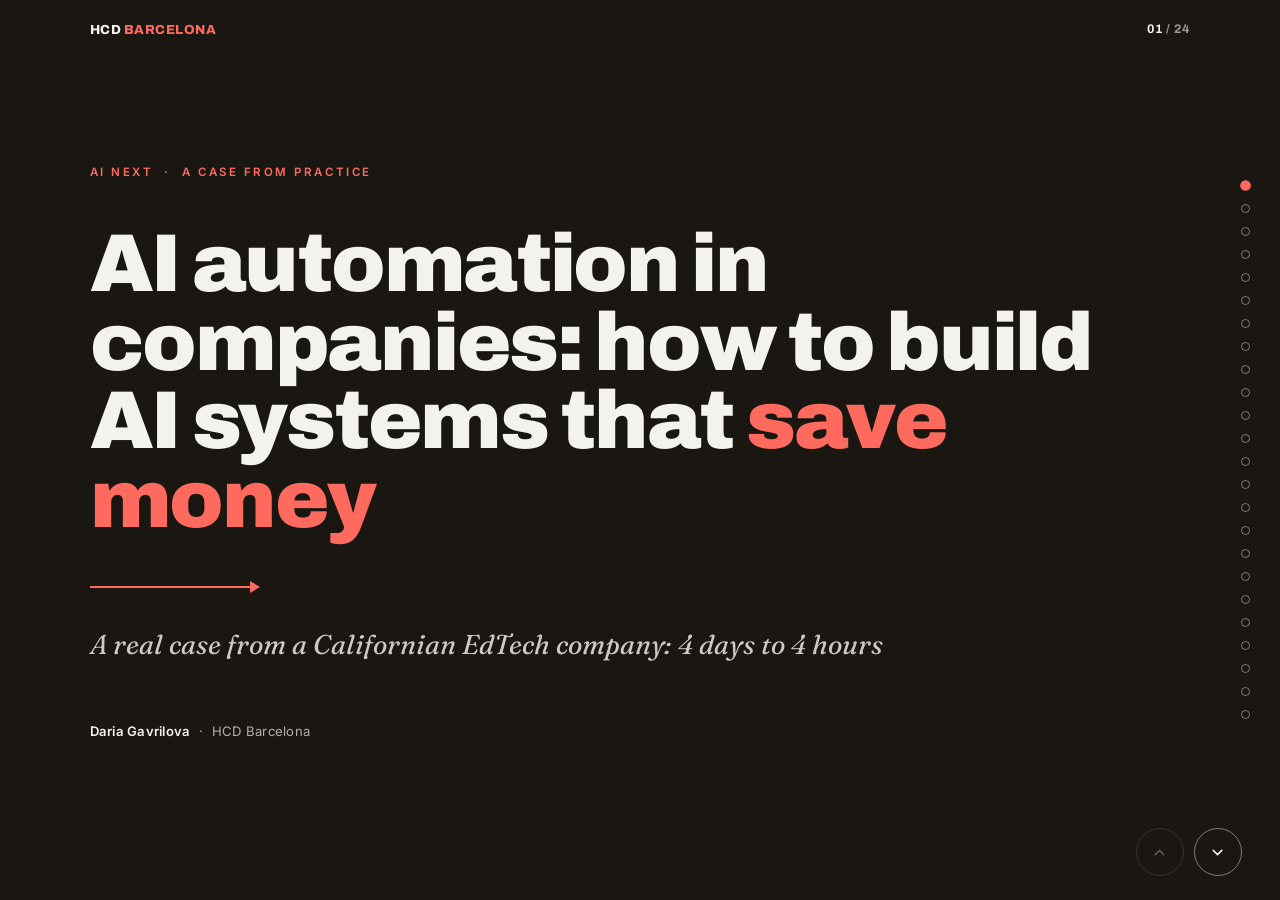
==== index.html @ 69610aa6 "Add web version of the AI NEXT talk deck Co-Authored-By: Claude Sonnet 5.5 <noreply@anthropic.com>" ====
<!DOCTYPE html>
<html lang="en">
<head>
<meta charset="UTF-8" />
<meta name="viewport" content="width=device-width, initial-scale=1.0" />
<title>AI automation in companies: how to build AI systems that save money</title>
<style id="embedded-fonts">
/* HCD Barcelona deck fonts, self-contained.
   Archivo (Omnibus-Type), Inter (rsms), Fraunces (Undercase Type).
   All SIL Open Font License 1.1. Sourced via @fontsource.
   Subsets: latin, latin-ext (Catalan/Spanish/French), + Inter cyrillic (Russian body). */
/* archivo-latin-ext-600-normal */
@font-face{font-family:'Archivo';font-style:normal;font-weight:600;font-display:swap;src:url([data-uri]) format('woff2');unicode-range:U+0100-02BA,U+02BD-02C5,U+02C7-02CC,U+02CE-02D7,U+02DD-02FF,U+0304,U+0308,U+0329,U+1D00-1DBF,U+1E00-1E9F,U+1EF2-1EFF,U+2020,U+20A0-20AB,U+20AD-20C0,U+2113,U+2C60-2C7F,U+A720-A7FF;}
/* archivo-latin-600-normal */
@font-face{font-family:'Archivo';font-style:normal;font-weight:600;font-display:swap;src:url([data-uri]) format('woff2');unicode-range:U+0000-00FF,U+0131,U+0152-0153,U+02BB-02BC,U+02C6,U+02DA,U+02DC,U+0304,U+0308,U+0329,U+2000-206F,U+20AC,U+2122,U+2191,U+2193,U+2212,U+2215,U+FEFF,U+FFFD;}
/* archivo-latin-ext-700-normal */
@font-face{font-family:'Archivo';font-style:normal;font-weight:700;font-display:swap;src:url([data-uri]) format('woff2');unicode-range:U+0100-02BA,U+02BD-02C5,U+02C7-02CC,U+02CE-02D7,U+02DD-02FF,U+0304,U+0308,U+0329,U+1D00-1DBF,U+1E00-1E9F,U+1EF2-1EFF,U+2020,U+20A0-20AB,U+20AD-20C0,U+2113,U+2C60-2C7F,U+A720-A7FF;}
/* archivo-latin-700-normal */
@font-face{font-family:'Archivo';font-style:normal;font-weight:700;font-display:swap;src:url([data-uri]) format('woff2');unicode-range:U+0000-00FF,U+0131,U+0152-0153,U+02BB-02BC,U+02C6,U+02DA,U+02DC,U+0304,U+0308,U+0329,U+2000-206F,U+20AC,U+2122,U+2191,U+2193,U+2212,U+2215,U+FEFF,U+FFFD;}
/* archivo-latin-ext-800-normal */
@font-face{font-family:'Archivo';font-style:normal;font-weight:800;font-display:swap;src:url([data-uri]) format('woff2');unicode-range:U+0100-02BA,U+02BD-02C5,U+02C7-02CC,U+02CE-02D7,U+02DD-02FF,U+0304,U+0308,U+0329,U+1D00-1DBF,U+1E00-1E9F,U+1EF2-1EFF,U+2020,U+20A0-20AB,U+20AD-20C0,U+2113,U+2C60-2C7F,U+A720-A7FF;}
/* archivo-latin-800-normal */
@font-face{font-family:'Archivo';font-style:normal;font-weight:800;font-display:swap;src:url([data-uri]) format('woff2');unicode-range:U+0000-00FF,U+0131,U+0152-0153,U+02BB-02BC,U+02C6,U+02DA,U+02DC,U+0304,U+0308,U+0329,U+2000-206F,U+20AC,U+2122,U+2191,U+2193,U+2212,U+2215,U+FEFF,U+FFFD;}
/* archivo-latin-ext-900-normal */
@font-face{font-family:'Archivo';font-style:normal;font-weight:900;font-display:swap;src:url([data-uri]) format('woff2');unicode-range:U+0100-02BA,U+02BD-02C5,U+02C7-02CC,U+02CE-02D7,U+02DD-02FF,U+0304,U+0308,U+0329,U+1D00-1DBF,U+1E00-1E9F,U+1EF2-1EFF,U+2020,U+20A0-20AB,U+20AD-20C0,U+2113,U+2C60-2C7F,U+A720-A7FF;}
/* archivo-latin-900-normal */
@font-face{font-family:'Archivo';font-style:normal;font-weight:900;font-display:swap;src:url([data-uri]) format('woff2');unicode-range:U+0000-00FF,U+0131,U+0152-0153,U+02BB-02BC,U+02C6,U+02DA,U+02DC,U+0304,U+0308,U+0329,U+2000-206F,U+20AC,U+2122,U+2191,U+2193,U+2212,U+2215,U+FEFF,U+FFFD;}
/* inter-cyrillic-400-normal */
@font-face{font-family:'Inter';font-style:normal;font-weight:400;font-display:swap;src:url([data-uri]) format('woff2');unicode-range:U+0301,U+0400-045F,U+0490-0491,U+04B0-04B1,U+2116;}
/* inter-latin-ext-400-normal */
@font-face{font-family:'Inter';font-style:normal;font-weight:400;font-display:swap;src:url([data-uri]) format('woff2');unicode-range:U+0100-02BA,U+02BD-02C5,U+02C7-02CC,U+02CE-02D7,U+02DD-02FF,U+0304,U+0308,U+0329,U+1D00-1DBF,U+1E00-1E9F,U+1EF2-1EFF,U+2020,U+20A0-20AB,U+20AD-20C0,U+2113,U+2C60-2C7F,U+A720-A7FF;}
/* inter-latin-400-normal */
@font-face{font-family:'Inter';font-style:normal;font-weight:400;font-display:swap;src:url([data-uri]) format('woff2');unicode-range:U+0000-00FF,U+0131,U+0152-0153,U+02BB-02BC,U+02C6,U+02DA,U+02DC,U+0304,U+0308,U+0329,U+2000-206F,U+20AC,U+2122,U+2191,U+2193,U+2212,U+2215,U+FEFF,U+FFFD;}
/* inter-cyrillic-500-normal */
@font-face{font-family:'Inter';font-style:normal;font-weight:500;font-display:swap;src:url([data-uri]) format('woff2');unicode-range:U+0301,U+0400-045F,U+0490-0491,U+04B0-04B1,U+2116;}
/* inter-latin-ext-500-normal */
@font-face{font-family:'Inter';font-style:normal;font-weight:500;font-display:swap;src:url([data-uri]) format('woff2');unicode-range:U+0100-02BA,U+02BD-02C5,U+02C7-02CC,U+02CE-02D7,U+02DD-02FF,U+0304,U+0308,U+0329,U+1D00-1DBF,U+1E00-1E9F,U+1EF2-1EFF,U+2020,U+20A0-20AB,U+20AD-20C0,U+2113,U+2C60-2C7F,U+A720-A7FF;}
/* inter-latin-500-normal */
@font-face{font-family:'Inter';font-style:normal;font-weight:500;font-display:swap;src:url([data-uri]) format('woff2');unicode-range:U+0000-00FF,U+0131,U+0152-0153,U+02BB-02BC,U+02C6,U+02DA,U+02DC,U+0304,U+0308,U+0329,U+2000-206F,U+20AC,U+2122,U+2191,U+2193,U+2212,U+2215,U+FEFF,U+FFFD;}
/* inter-cyrillic-600-normal */
@font-face{font-family:'Inter';font-style:normal;font-weight:600;font-display:swap;src:url([data-uri]) format('woff2');unicode-range:U+0301,U+0400-045F,U+0490-0491,U+04B0-04B1,U+2116;}
/* inter-latin-ext-600-normal */
@font-face{font-family:'Inter';font-style:normal;font-weight:600;font-display:swap;src:url([data-uri]) format('woff2');unicode-range:U+0100-02BA,U+02BD-02C5,U+02C7-02CC,U+02CE-02D7,U+02DD-02FF,U+0304,U+0308,U+0329,U+1D00-1DBF,U+1E00-1E9F,U+1EF2-1EFF,U+2020,U+20A0-20AB,U+20AD-20C0,U+2113,U+2C60-2C7F,U+A720-A7FF;}
/* inter-latin-600-normal */
@font-face{font-family:'Inter';font-style:normal;font-weight:600;font-display:swap;src:url([data-uri]) format('woff2');unicode-range:U+0000-00FF,U+0131,U+0152-0153,U+02BB-02BC,U+02C6,U+02DA,U+02DC,U+0304,U+0308,U+0329,U+2000-206F,U+20AC,U+2122,U+2191,U+2193,U+2212,U+2215,U+FEFF,U+FFFD;}
/* fraunces-latin-ext-400-italic */
@font-face{font-family:'Fraunces';font-style:italic;font-weight:400;font-display:swap;src:url([data-uri]) format('woff2');unicode-range:U+0100-02BA,U+02BD-02C5,U+02C7-02CC,U+02CE-02D7,U+02DD-02FF,U+0304,U+0308,U+0329,U+1D00-1DBF,U+1E00-1E9F,U+1EF2-1EFF,U+2020,U+20A0-20AB,U+20AD-20C0,U+2113,U+2C60-2C7F,U+A720-A7FF;}
/* fraunces-latin-400-italic */
@font-face{font-family:'Fraunces';font-style:italic;font-weight:400;font-display:swap;src:url([data-uri]) format('woff2');unicode-range:U+0000-00FF,U+0131,U+0152-0153,U+02BB-02BC,U+02C6,U+02DA,U+02DC,U+0304,U+0308,U+0329,U+2000-206F,U+20AC,U+2122,U+2191,U+2193,U+2212,U+2215,U+FEFF,U+FFFD;}
/* fraunces-latin-ext-500-italic */
@font-face{font-family:'Fraunces';font-style:italic;font-weight:500;font-display:swap;src:url([data-uri]) format('woff2');unicode-range:U+0100-02BA,U+02BD-02C5,U+02C7-02CC,U+02CE-02D7,U+02DD-02FF,U+0304,U+0308,U+0329,U+1D00-1DBF,U+1E00-1E9F,U+1EF2-1EFF,U+2020,U+20A0-20AB,U+20AD-20C0,U+2113,U+2C60-2C7F,U+A720-A7FF;}
/* fraunces-latin-500-italic */
@font-face{font-family:'Fraunces';font-style:italic;font-weight:500;font-display:swap;src:url([data-uri]) format('woff2');unicode-range:U+0000-00FF,U+0131,U+0152-0153,U+02BB-02BC,U+02C6,U+02DA,U+02DC,U+0304,U+0308,U+0329,U+2000-206F,U+20AC,U+2122,U+2191,U+2193,U+2212,U+2215,U+FEFF,U+FFFD;}

</style>
<style id="base-system">
/* ============================================================
   HCD Barcelona web-deck, base design system
   Ported from Daria Gavrilova's editorial deck style.
   Tokens, type scale, fixed chrome, reveal system, and a
   library of slide-archetype component classes.
   Colour accent is driven by --red so it can be re-themed
   per deck via build_deck.py --accent.
   ============================================================ */

:root{
  --paper:#F4F2EC;
  --paper-2:#EDEAE1;
  --ink:#1A1712;
  --ink-soft:#4A4639;
  --muted:#8C8574;
  --red:#DE2118;          /* primary accent, overridable */
  --red-lift:#FF6A5E;     /* accent on dark slides (auto-lightened) */
  --hair:rgba(26,23,18,0.14);
  --hair-strong:rgba(26,23,18,0.26);
  --maxw:1160px;
  --ease:cubic-bezier(.2,.7,.2,1);
}

*{box-sizing:border-box;}
html{scroll-behavior:smooth;}
body{
  margin:0;background:var(--paper);color:var(--ink);
  font-family:"Inter",system-ui,sans-serif;
  -webkit-font-smoothing:antialiased;line-height:1.5;overflow-x:hidden;
}

/* ---- scroll-snap deck ---- */
.deck{height:100vh;overflow-y:scroll;scroll-snap-type:y mandatory;scroll-behavior:smooth;}
section.slide{
  min-height:100vh;scroll-snap-align:start;position:relative;
  display:flex;flex-direction:column;justify-content:center;
  padding:clamp(76px,10vh,96px) clamp(28px,7vw,110px) clamp(56px,8vh,84px);
}
.wrap{width:100%;max-width:var(--maxw);margin:0 auto;}

/* ---- type system ---- */
.eyebrow{font-family:"Inter";font-weight:600;font-size:.72rem;letter-spacing:.22em;text-transform:uppercase;color:var(--red);}
.eyebrow.muted{color:var(--muted);}
h1,h2{font-family:"Archivo";font-weight:800;margin:0;line-height:.96;letter-spacing:-.018em;}
h1{font-size:clamp(2.5rem,6.4vw,5.2rem);font-weight:900;letter-spacing:-.028em;}
h2{font-size:clamp(2rem,4.6vw,3.6rem);}
.eyebrow + h1,.eyebrow + h2{margin-top:14px;}
.lead{font-size:clamp(1.05rem,1.7vw,1.35rem);color:var(--ink-soft);max-width:46ch;}
.serif{font-family:"Fraunces";font-style:italic;font-weight:400;}
p{margin:0 0 1em;}
.small{font-size:.8rem;letter-spacing:.02em;color:var(--muted);}
.hl{color:var(--red);}            /* red emphasis span */
b,strong{font-weight:600;}

/* ---- force-vector signature ---- */
.vector{display:inline-flex;align-items:center;gap:0;height:14px;}
.vector .line{height:2px;background:var(--red);width:0;transition:width 1s var(--ease) .35s;}
.vector .head{width:0;height:0;border-style:solid;border-width:6px 0 6px 10px;border-color:transparent transparent transparent var(--red);opacity:0;transition:opacity .4s ease 1.2s;}
.is-on .vector .line{width:var(--vw,120px);}
.is-on .vector .head{opacity:1;}

/* ---- fixed chrome ---- */
.brandbar{position:fixed;top:0;left:0;right:0;z-index:40;display:flex;align-items:center;justify-content:space-between;padding:20px clamp(28px,7vw,110px);pointer-events:none;}
.brandbar .wordmark{font-family:"Archivo";font-weight:800;font-size:.82rem;letter-spacing:.04em;text-transform:uppercase;}
.brandbar .wordmark b{color:var(--red);font-weight:800;}
.counter{font-family:"Archivo";font-weight:700;font-size:.78rem;letter-spacing:.08em;color:var(--ink-soft);}
.counter .now{color:var(--ink);}

nav.dots{position:fixed;right:clamp(14px,2.4vw,30px);top:50%;transform:translateY(-50%);z-index:40;display:flex;flex-direction:column;gap:14px;}
nav.dots button{width:9px;height:9px;border-radius:50%;border:1.5px solid var(--hair-strong);background:transparent;padding:0;cursor:pointer;transition:all .35s var(--ease);}
nav.dots button:hover{border-color:var(--red);}
nav.dots button[aria-current="true"]{background:var(--red);border-color:var(--red);transform:scale(1.18);}
nav.dots button:focus-visible{outline:2px solid var(--red);outline-offset:3px;}

.arrows{position:fixed;right:clamp(20px,3vw,42px);bottom:24px;z-index:45;display:flex;gap:10px;}
.arrows button{width:48px;height:48px;border-radius:50%;border:1.5px solid var(--hair-strong);background:var(--paper);color:var(--ink);cursor:pointer;display:flex;align-items:center;justify-content:center;transition:border-color .25s var(--ease),color .25s var(--ease),opacity .25s var(--ease),transform .15s var(--ease);}
.arrows button:hover:not(:disabled){border-color:var(--red);color:var(--red);}
.arrows button:active:not(:disabled){transform:scale(.92);}
.arrows button:disabled{opacity:.3;cursor:default;}
.arrows button:focus-visible{outline:2px solid var(--red);outline-offset:3px;}
.arrows svg{width:17px;height:17px;display:block;}

/* ---- reveal-on-enter (stagger d1..d6) ---- */
.reveal{opacity:0;transform:translateY(22px);transition:opacity .8s var(--ease),transform .8s var(--ease);}
.is-on .reveal{opacity:1;transform:none;}
.is-on .reveal.d1{transition-delay:.08s;}
.is-on .reveal.d2{transition-delay:.18s;}
.is-on .reveal.d3{transition-delay:.28s;}
.is-on .reveal.d4{transition-delay:.38s;}
.is-on .reveal.d5{transition-delay:.48s;}
.is-on .reveal.d6{transition-delay:.58s;}

/* ============================================================
   LAYOUT HELPERS
   ============================================================ */
.stack{display:grid;gap:30px;}
.grid-2{display:grid;grid-template-columns:1fr 1fr;gap:clamp(34px,5vw,80px);align-items:start;}
.grid-2-wide{display:grid;grid-template-columns:1.05fr .95fr;gap:clamp(40px,6vw,90px);align-items:center;}
.grid-3{display:grid;grid-template-columns:repeat(3,1fr);gap:0;}
.mt-auto{margin-top:auto;}

/* ============================================================
   ARCHETYPE COMPONENTS
   Each maps to a slide pattern in references/archetypes.md.
   ============================================================ */

/* cover ------------------------------------------------------ */
.cover h1{max-width:16ch;}
.cover h1 .em{color:var(--red);}
.tagsub{font-family:"Fraunces";font-style:italic;font-weight:400;font-size:clamp(1.15rem,2.2vw,1.7rem);color:var(--ink-soft);}
.cover .meta{display:flex;flex-wrap:wrap;gap:10px 26px;align-items:center;margin-top:8px;}
.cover .chip{font-family:"Archivo";font-weight:700;font-size:.8rem;letter-spacing:.04em;text-transform:uppercase;}
.prep{margin-top:auto;}
.prep .small{font-size:.82rem;}
.prep b{color:var(--ink);font-weight:600;}

/* big pull-question ----------------------------------------- */
.bigq{font-family:"Fraunces";font-style:italic;font-weight:400;font-size:clamp(1.7rem,3.4vw,2.9rem);line-height:1.18;letter-spacing:-.01em;}
.eyebrow + .bigq{margin-top:18px;}
.bigq .u{color:var(--red);font-style:italic;}
.subline{margin-top:26px;max-width:40ch;color:var(--ink-soft);font-size:1.02rem;}

/* hairline item list (generic; optional numbers / active flag) */
.rows{border-top:1px solid var(--hair);}
.rows .row{display:grid;grid-template-columns:auto 1fr;gap:18px;align-items:baseline;padding:16px 0;border-bottom:1px solid var(--hair);}
.rows .row .num{font-family:"Archivo";font-weight:800;font-size:.82rem;color:var(--muted);letter-spacing:.06em;}
.rows .row .nm{font-family:"Archivo";font-weight:700;font-size:1.18rem;letter-spacing:-.01em;}
.rows .row .tag{display:block;font-size:.82rem;color:var(--muted);margin-top:3px;font-weight:400;}
.rows .row.on .nm,.rows .row.on .num{color:var(--red);}
.rows .row .flag{font-family:"Inter";font-weight:600;font-size:.62rem;letter-spacing:.16em;text-transform:uppercase;color:var(--paper);background:var(--red);padding:3px 8px;border-radius:2px;margin-left:10px;vertical-align:middle;}

/* portrait sentence with inline big numbers ------------------ */
.portrait{font-family:"Fraunces";font-style:italic;font-weight:400;font-size:clamp(1.55rem,3.2vw,2.7rem);line-height:1.28;letter-spacing:-.008em;max-width:24ch;}
.eyebrow + .portrait{margin-top:18px;}
.portrait .big{font-family:"Archivo";font-style:normal;font-weight:800;color:var(--red);letter-spacing:-.02em;}

/* stat row --------------------------------------------------- */
.statrow{display:grid;grid-template-columns:repeat(3,1fr);gap:0;margin-top:clamp(30px,5vh,54px);border-top:1px solid var(--hair-strong);}
.statrow .stat{padding:22px 26px 6px 0;border-right:1px solid var(--hair);}
.statrow .stat:last-child{border-right:none;}
.statrow .stat .v{font-family:"Archivo";font-weight:800;font-size:clamp(1.5rem,2.6vw,2.1rem);letter-spacing:-.02em;line-height:1;}
.statrow .stat .k{display:block;margin-top:9px;font-size:.78rem;color:var(--muted);letter-spacing:.02em;max-width:24ch;}

/* column cards ----------------------------------------------- */
.cards{display:grid;grid-template-columns:repeat(3,1fr);gap:0;margin-top:clamp(26px,4.5vh,38px);border-top:1px solid var(--hair-strong);}
.cards .card{padding:26px 28px 30px 0;border-right:1px solid var(--hair);}
.cards .card:last-child{border-right:none;padding-right:0;}
.cards .card .kicker{font-family:"Archivo";font-weight:900;font-size:1rem;color:var(--red);letter-spacing:.04em;}
.cards .card .h{font-family:"Archivo";font-weight:700;font-size:1.22rem;margin-top:14px;line-height:1.12;letter-spacing:-.01em;}
.cards .card .p{font-size:.92rem;color:var(--ink-soft);margin-top:9px;max-width:30ch;}

/* spec strip ------------------------------------------------- */
.spec{display:flex;flex-wrap:wrap;gap:10px 30px;margin-top:clamp(26px,4.5vh,44px);padding-top:22px;border-top:1px solid var(--hair);}
.spec .item{font-family:"Archivo";font-weight:700;font-size:.92rem;}
.spec .item span{color:var(--muted);font-weight:500;font-family:"Inter";font-size:.78rem;display:block;letter-spacing:.04em;text-transform:uppercase;margin-bottom:3px;}

/* grouped lineup -------------------------------------------- */
.group-label{font-family:"Inter";font-weight:600;font-size:.72rem;letter-spacing:.2em;text-transform:uppercase;color:var(--muted);margin:24px 0 10px;}
.group-label.hot{color:var(--red);}
.lineup{display:grid;gap:0;}
.lineup .li{display:grid;grid-template-columns:minmax(170px,.5fr) 1fr;gap:24px;align-items:baseline;padding:12px 0;border-bottom:1px solid var(--hair);}
.lineup .li .nm{font-family:"Archivo";font-weight:700;font-size:clamp(1.1rem,1.7vw,1.45rem);letter-spacing:-.015em;}
.lineup .li .role{font-size:.9rem;color:var(--ink-soft);}

/* echo (their / ours) --------------------------------------- */
.echo{display:grid;gap:8px;max-width:30ch;}
.eyebrow + .echo{margin-top:20px;}
.echo .their{font-family:"Fraunces";font-style:italic;font-weight:400;font-size:clamp(1.35rem,2.3vw,1.85rem);line-height:1.2;color:var(--ink-soft);}
.echo .ours{font-family:"Archivo";font-weight:800;font-size:clamp(1.55rem,2.7vw,2.15rem);line-height:1.08;letter-spacing:-.02em;}
.echo .ours .r{color:var(--red);}
/* body row under an echo (paragraph beside the arrow facts) */
.why-body{margin-top:clamp(22px,3.5vh,34px);}

/* arrow fact list ------------------------------------------- */
.facts{border-top:1px solid var(--hair);}
.facts .fact{display:flex;gap:14px;align-items:baseline;padding:11px 0;border-bottom:1px solid var(--hair);}
.facts .fact .mk{color:var(--red);font-family:"Archivo";font-weight:800;font-size:.8rem;line-height:1.5;}
.facts .fact .ft{font-size:.96rem;line-height:1.45;}
.facts .fact .ft b{font-family:"Archivo";font-weight:700;}

/* two-column deal (used on ask slide) ----------------------- */
.deal{display:grid;grid-template-columns:1fr 1fr;gap:clamp(30px,5vw,70px);margin-top:42px;max-width:760px;}
.deal .col .kicker{font-family:"Inter";font-weight:600;font-size:.72rem;letter-spacing:.2em;text-transform:uppercase;color:var(--red);margin-bottom:12px;}
.deal .col p{color:var(--ink-soft);font-size:1.04rem;max-width:34ch;margin:0;}
.deal .col p b{color:var(--ink);font-weight:600;}

/* call to action + signoff ---------------------------------- */
.cta{display:flex;flex-wrap:wrap;align-items:center;gap:18px 26px;margin-top:54px;padding-top:30px;border-top:1px solid var(--hair);}
.cta .text{font-family:"Archivo";font-weight:700;font-size:clamp(1.2rem,2.2vw,1.7rem);letter-spacing:-.01em;}
.cta .text .r{color:var(--red);}
.signoff{margin-top:40px;}
.signoff .sig{font-family:"Fraunces";font-style:italic;font-weight:500;font-size:1.5rem;}
.signoff .role{font-size:.8rem;color:var(--muted);letter-spacing:.04em;margin-top:4px;}

/* ============================================================
   DARK SLIDE, set data-dark="true" on the section.
   Inverts surface + lifts the accent so red stays legible.
   The nav JS toggles body.chrome-dark while it is active.
   ============================================================ */
section.slide[data-dark="true"]{background:var(--ink);color:var(--paper);}
section.slide[data-dark="true"] .eyebrow{color:var(--red-lift);}
section.slide[data-dark="true"] h1,
section.slide[data-dark="true"] h2{color:var(--paper);}
section.slide[data-dark="true"] .hl,
section.slide[data-dark="true"] .cta .text .r,
section.slide[data-dark="true"] .echo .ours .r{color:var(--red-lift);}
section.slide[data-dark="true"] .deal .col .kicker{color:var(--red-lift);}
section.slide[data-dark="true"] .deal .col p{color:rgba(244,242,236,.82);}
section.slide[data-dark="true"] .deal .col p b{color:var(--paper);}
section.slide[data-dark="true"] .lead,
section.slide[data-dark="true"] .subline{color:rgba(244,242,236,.82);}
section.slide[data-dark="true"] .cta{border-top-color:rgba(244,242,236,.2);}
section.slide[data-dark="true"] .signoff .sig{color:var(--paper);}
section.slide[data-dark="true"] .signoff .role{color:rgba(244,242,236,.6);}
section.slide[data-dark="true"] .vector .line{background:var(--red-lift);}
section.slide[data-dark="true"] .vector .head{border-color:transparent transparent transparent var(--red-lift);}

body.chrome-dark .brandbar .wordmark{color:var(--paper);}
body.chrome-dark .brandbar .wordmark b{color:var(--red-lift);}
body.chrome-dark .counter{color:rgba(244,242,236,.6);}
body.chrome-dark .counter .now{color:var(--paper);}
body.chrome-dark nav.dots button{border-color:rgba(244,242,236,.45);}
body.chrome-dark nav.dots button:hover{border-color:var(--red-lift);}
body.chrome-dark nav.dots button[aria-current="true"]{background:var(--red-lift);border-color:var(--red-lift);}
body.chrome-dark .arrows button{background:transparent;border-color:rgba(244,242,236,.45);color:var(--paper);}
body.chrome-dark .arrows button:hover:not(:disabled){border-color:var(--red-lift);color:var(--red-lift);}

/* ============================================================
   RESPONSIVE, collapse grids, drop side-nav on small screens
   ============================================================ */

/* Short viewports (laptops, browser chrome eating height): scale type and
   rhythm down so the densest slides still fit one screen without clipping. */
@media (max-height:820px){
  h1{font-size:clamp(2.3rem,5.4vw,4rem);}
  h2{font-size:clamp(1.75rem,3.8vw,2.8rem);}
  .bigq{font-size:clamp(1.45rem,2.9vw,2.2rem);}
  .portrait{font-size:clamp(1.35rem,2.7vw,2.1rem);}
  .echo .their{font-size:clamp(1.25rem,2.2vw,1.7rem);}
  .echo .ours{font-size:clamp(1.4rem,2.5vw,2rem);}
  .tagsub{font-size:clamp(1.05rem,1.9vw,1.4rem);}
  .facts .fact{padding:9px 0;}
  .statrow .stat .v{font-size:clamp(1.4rem,2.4vw,1.9rem);}
}
@media (max-height:680px){
  section.slide{padding-top:66px;padding-bottom:44px;}
  h1{font-size:clamp(2rem,4.8vw,3rem);}
  h2{font-size:clamp(1.55rem,3.3vw,2.4rem);}
  .bigq{font-size:clamp(1.3rem,2.5vw,1.9rem);}
  .portrait{font-size:clamp(1.25rem,2.4vw,1.85rem);max-width:27ch;}
  .echo{max-width:36ch;}
  .echo .their{font-size:clamp(1.15rem,2vw,1.55rem);}
  .echo .ours{font-size:clamp(1.3rem,2.3vw,1.85rem);}
  .facts .fact{padding:7px 0;}
  .facts .fact .ft{font-size:.9rem;}
  .statrow .stat .k,.cards .card .p{font-size:.85rem;}
  .why-body{margin-top:clamp(18px,3vh,28px);}
}

@media (max-width:820px){
  section.slide{padding:104px 26px 72px;justify-content:flex-start;padding-top:120px;}
  .deck{scroll-snap-type:none;}
  nav.dots,.arrows{display:none;}
  .grid-2,.grid-2-wide,.deal{grid-template-columns:1fr;gap:38px;}
  .statrow{grid-template-columns:1fr;}
  .statrow .stat{border-right:none;border-bottom:1px solid var(--hair);padding:18px 0 16px;}
  .statrow .stat:last-child{border-bottom:none;}
  .cards{grid-template-columns:1fr;}
  .cards .card{border-right:none;border-bottom:1px solid var(--hair);padding:22px 0 20px;}
  .cards .card:last-child{border-bottom:none;}
  .lineup .li{grid-template-columns:1fr;gap:4px;}
}
@media (prefers-reduced-motion:reduce){
  *{transition:none!important;animation:none!important;}
  .vector .line{width:var(--vw,120px);}
  .vector .head{opacity:1;}
  html,.deck{scroll-behavior:auto;}
}

:root{--red:#D12B2B;}
</style>
<style id="deck-extras">
/* --- extra.css --- */
/* AI NEXT deck: per-deck components on top of the HCD base system */
.center{text-align:center;}
.compare{margin:34px 0 34px;gap:clamp(30px,5vw,80px);position:relative;}
.compare .side + .side{border-left:1px solid var(--hair-strong);padding-left:clamp(30px,5vw,80px);}
.compare .lab{font-weight:600;font-size:.78rem;letter-spacing:.2em;text-transform:uppercase;color:var(--muted);margin-bottom:14px;}
.compare .lab.hot{color:var(--red);}
.big-list{font-family:"Archivo";font-weight:800;font-size:clamp(1.5rem,3vw,2.3rem);line-height:1.2;letter-spacing:-.015em;margin:0;}
.big-list.muted-list{color:var(--muted);}

.huge-word{font-size:clamp(2.8rem,8.4vw,7.2rem);line-height:.9;letter-spacing:-.035em;}
.divider .wrap{min-height:60vh;align-content:center;}
.huge-stat{font-family:"Archivo";font-weight:900;font-size:clamp(6rem,24vw,17rem);line-height:.9;letter-spacing:-.04em;color:var(--red-lift);margin:.12em 0 .06em;}

.diagram{display:grid;grid-template-columns:1fr auto 1fr;align-items:center;margin:34px 0 34px;}
.box,.node{border:1px solid var(--ink);padding:22px 26px;}
.box .h,.node .h{font-family:"Archivo";font-weight:800;font-size:1.3rem;letter-spacing:-.01em;}
.box p,.node p{margin:6px 0 0;color:var(--ink-soft);}
.gap{position:relative;width:clamp(90px,15vw,200px);border-top:2px dashed var(--red);}
.gap span{position:absolute;bottom:12px;left:0;right:0;text-align:center;font-family:"Fraunces";font-style:italic;color:var(--red);font-size:1.05rem;white-space:nowrap;}
.finding{align-items:center;}
.bignum{font-family:"Archivo";font-weight:900;font-size:clamp(2.6rem,6vw,4.6rem);line-height:1;letter-spacing:-.03em;color:var(--red);}

.mono{font-family:"Courier New",Courier,monospace;font-size:clamp(.9rem,1.35vw,1.1rem);line-height:1.55;margin:0;color:var(--ink);white-space:pre;overflow-x:auto;}
.mono .hot{color:var(--red);font-weight:700;}
.fig{margin:0;}
.fig img{display:block;width:100%;height:auto;border:1px solid var(--hair);}
.fig.maxh img{width:auto;max-width:100%;max-height:50vh;}
.fig figcaption{margin-top:10px;font-size:.82rem;color:var(--ink-soft);font-style:italic;}
.fig.photo img{max-height:68vh;width:auto;max-width:100%;border:none;margin-left:auto;}

.options .opt .t{font-family:"Archivo";font-weight:800;font-size:clamp(1.4rem,2.6vw,2rem);letter-spacing:-.015em;margin:10px 0 14px;}
.options .opt p{font-size:1.1rem;margin:0 0 .6em;max-width:34ch;}
.options .opt.faded .t,.options .opt.faded p{color:var(--muted);}
.options .opt + .opt{border-left:1px solid var(--hair-strong);padding-left:clamp(30px,5vw,80px);}

.flow{display:grid;grid-template-columns:repeat(4,1fr);gap:36px;margin-top:34px;}
.node{position:relative;}
.node:nth-child(-n+3)::after{content:"\2192";position:absolute;right:-30px;top:50%;transform:translateY(-50%);width:24px;text-align:center;color:var(--red);font-family:"Archivo";font-weight:800;font-size:1.4rem;}
.rulesbox{grid-column:2 / span 2;border:1.5px solid var(--red);color:var(--red);font-family:"Archivo";font-weight:700;padding:14px 18px;text-align:center;line-height:1.35;}
.rulesbox code{font-family:"Courier New",monospace;font-weight:700;}

.outs{display:grid;grid-template-columns:auto auto 1fr;gap:26px;align-items:start;}
.outs .fig.maxh img{max-height:50vh;}
.sublist{margin:10px 0 0;padding-left:1.2em;font-size:1.1rem;color:var(--ink-soft);}
.sublist li{margin:5px 0;}

.cmp{margin-top:26px;border-top:1px solid var(--hair-strong);}
.cmp .r{display:grid;grid-template-columns:1.5fr 1fr 1fr;gap:18px;padding:11px 0;border-bottom:1px solid var(--hair);align-items:baseline;}
.cmp .r.head{padding:12px 0 8px;}
.cmp .h{font-weight:600;font-size:.72rem;letter-spacing:.2em;text-transform:uppercase;color:var(--muted);}
.cmp .h.hot{color:var(--red);}
.cmp .l{font-size:1.1rem;}
.cmp .v{font-family:"Archivo";font-weight:800;font-size:clamp(1.15rem,2vw,1.6rem);color:var(--muted);letter-spacing:-.01em;}
.cmp .v.after{color:var(--ink);}
.cmp .r.total .l{font-family:"Archivo";font-weight:800;font-size:1.2rem;}
.cmp .r.total .v{font-size:clamp(1.8rem,3.4vw,2.8rem);line-height:1.1;}
.cmp .r.total .v.after{color:var(--red);}

.bars{margin-top:26px;max-width:880px;}
.bars .bl{font-size:1.05rem;color:var(--ink-soft);margin:14px 0 6px;}
.bars{--full:min(56vw,520px);}
.barrow{display:flex;align-items:center;gap:18px;}
.barrow .bar{height:38px;background:var(--muted);width:calc(var(--full) * var(--p,1));flex:0 0 auto;}
.barrow .bar.new{background:var(--ink);}
.bv{font-family:"Archivo";font-weight:800;font-size:clamp(1.4rem,2.4vw,2rem);}
.bv.old{color:var(--muted);}
.avoid{display:flex;align-items:baseline;gap:26px;flex-wrap:wrap;margin:28px 0 14px;border-top:1px solid var(--hair-strong);padding-top:18px;}
.avoid p{margin:0;font-size:1.3rem;}

.chain{display:grid;grid-template-columns:repeat(4,1fr);gap:26px;margin:30px 0 28px;}
.chain .cell{border-top:1px solid var(--hair-strong);padding-top:16px;}
.chain .n{font-family:"Archivo";font-weight:800;font-size:clamp(1.6rem,3vw,2.6rem);letter-spacing:-.02em;}
.chain .k{color:var(--ink-soft);margin-top:8px;font-size:1rem;max-width:22ch;}
.chain .cell.hot .n{color:var(--red);}

.quote-xl{font-size:clamp(2rem,4.8vw,4rem);max-width:20ch;margin-top:34px;}

.contacts{display:grid;gap:8px;margin-top:30px;font-size:clamp(1.1rem,1.8vw,1.5rem);}
.contacts a{color:var(--paper);text-decoration:none;border-bottom:1px solid rgba(244,242,236,.3);width:max-content;}
.contacts a:hover{border-bottom-color:var(--red-lift);}

.spec-rows{margin-top:26px;border-top:1px solid var(--hair);}
.spec-rows .sr{display:grid;grid-template-columns:110px 1fr;gap:14px;padding:13px 0;border-bottom:1px solid var(--hair);font-size:1.1rem;align-items:baseline;}
.spec-rows .sr span{font-weight:600;font-size:.72rem;letter-spacing:.2em;text-transform:uppercase;color:var(--muted);}
.qr{text-align:center;justify-self:center;}
.qr img{display:block;width:min(100%,330px);background:#fff;padding:0;margin:0 auto;}
.qr .cap{font-family:"Archivo";font-weight:800;font-size:1.5rem;margin-top:14px;}
.qr .link{color:var(--ink-soft);font-size:1rem;}

@media (max-width:820px){
  .diagram,.flow,.outs,.chain{grid-template-columns:1fr;}
  .gap{width:0;height:60px;border-top:none;border-left:2px dashed var(--red);margin:0 auto;}
  .gap span{bottom:auto;top:18px;left:14px;right:auto;text-align:left;}
  .node:nth-child(-n+3)::after{display:none;}
  .rulesbox{grid-column:auto;}
  .compare .side + .side,.options .opt + .opt{border-left:none;padding-left:0;}
  .cmp .r{grid-template-columns:1fr 1fr;}
  .cmp .r .l{grid-column:1 / -1;}
  .cmp .r.head > div:first-child{display:none;}
  .fig.maxh img,.outs .fig.maxh img,.fig.photo img{max-height:none;width:100%;}
  
}
@media (max-height:820px){
  .fig.maxh img,.outs .fig.maxh img{max-height:46vh;}
  .box,.node{padding:16px 20px;}
  .cmp .r{padding:8px 0;}
}

section.slide[data-dark="true"] h1 .em{color:var(--red-lift);}

</style>
</head>
<body>

<div class="brandbar">
  <div class="wordmark">HCD <b>Barcelona</b></div>
  <div class="counter"><span class="now">01</span> / <span class="total">01</span></div>
</div>

<nav class="dots" aria-label="Slides"></nav>

<div class="arrows">
  <button id="prev" aria-label="Previous slide" title="Previous (↑)">
    <svg viewBox="0 0 24 24" fill="none" stroke="currentColor" stroke-width="2.2" stroke-linecap="round" stroke-linejoin="round"><polyline points="18 15 12 9 6 15"></polyline></svg>
  </button>
  <button id="next" aria-label="Next slide" title="Next (↓)">
    <svg viewBox="0 0 24 24" fill="none" stroke="currentColor" stroke-width="2.2" stroke-linecap="round" stroke-linejoin="round"><polyline points="6 9 12 15 18 9"></polyline></svg>
  </button>
</div>

<div class="deck" id="deck">
<section class="slide cover" data-label="Cover" data-dark="true">
  <div class="wrap stack">
    <div class="reveal d1 eyebrow">AI NEXT &nbsp;&middot;&nbsp; A case from practice</div>
    <h1 class="reveal d2" style="max-width:26ch">AI automation in companies: how to build AI systems that <span class="em">save money</span></h1>
    <div class="reveal d3" style="--vw:160px"><span class="vector"><span class="line"></span><span class="head"></span></span></div>
    <p class="reveal d3 tagsub" style="color:rgba(244,242,236,.82)">A real case from a Californian EdTech company: 4 days to 4 hours</p>
    <div class="reveal d4 prep"><p class="small" style="color:rgba(244,242,236,.7)"><b style="color:#F4F2EC">Daria Gavrilova</b> &nbsp;&middot;&nbsp; HCD Barcelona</p></div>
  </div>
</section>

<section class="slide" data-label="The frame">
  <div class="wrap">
    <div class="reveal d1 eyebrow">The frame</div>
    <h2 class="reveal d2">This is not a personal assistant</h2>
    <div class="grid-2 compare reveal d3">
      <div class="side">
        <div class="lab">Most AI talks</div>
        <p class="big-list muted-list">One person.<br>One chatbot.<br>One task at a time.</p>
      </div>
      <div class="side">
        <div class="lab hot">This talk</div>
        <p class="big-list">A system a company runs.<br>Shared content.<br>Written rules.<br>Many users.</p>
      </div>
    </div>
    <p class="reveal d4 bigq" style="font-size:clamp(1.2rem,2.2vw,1.7rem);max-width:44ch">A question for the C-suite: where does AI work across the company, and not only on one laptop?</p>
  </div>
</section>

<section class="slide" data-label="Who I am">
  <div class="wrap">
    <div class="reveal d1 eyebrow">Who I am</div>
    <h2 class="reveal d2" style="max-width:20ch">I work in AI adoption and automation</h2>
    <div class="reveal d3 rows" style="margin-top:34px">
      <div class="row"><div class="num">01</div><div><span class="nm">Use-case identification</span><span class="tag">Finding the process where AI saves real time, and the ones where it should not be used</span></div></div>
      <div class="row"><div class="num">02</div><div><span class="nm">AI architecture</span><span class="tag">Choosing the simplest design that does the job, and that people can explain</span></div></div>
      <div class="row"><div class="num">03</div><div><span class="nm">Adoption</span><span class="tag">Getting people to use the system after the demo is over</span></div></div>
    </div>
  </div>
</section>

<section class="slide" data-label="Why an AI person">
  <div class="wrap grid-2-wide">
    <div>
      <div class="reveal d1 eyebrow">Why an AI person</div>
      <h2 class="reveal d2" style="font-size:clamp(1.6rem,3vw,2.4rem);max-width:18ch">You have developers. Why add an AI person?</h2>
      <p class="reveal d3 bigq" style="margin-top:28px">Developers build what they are asked to build. Someone has to work out <span class="u">what to ask for.</span></p>
    </div>
    <div class="reveal d3 rows">
      <div class="row"><div class="num">01</div><div><span class="nm">Sees the whole process, across teams</span></div></div>
      <div class="row"><div class="num">02</div><div><span class="nm">Decides where AI belongs and where it does not</span></div></div>
      <div class="row"><div class="num">03</div><div><span class="nm">Turns a messy process into a clear specification</span></div></div>
    </div>
  </div>
</section>

<section class="slide divider" data-label="Problem" data-dark="true">
  <div class="wrap stack">
    <div class="reveal d1 eyebrow">AI NEXT &nbsp;&middot;&nbsp; A case from practice</div>
    <h1 class="reveal d2 huge-word">Problem</h1>
    <div class="reveal d3 prep"><p class="small" style="color:rgba(244,242,236,.7)"><b style="color:#F4F2EC">Daria Gavrilova</b> &nbsp;&middot;&nbsp; HCD Barcelona</p></div>
  </div>
</section>

<section class="slide" data-label="Interviews">
  <div class="wrap">
    <div class="reveal d1 eyebrow">Step 1 &nbsp;&middot;&nbsp; Problem</div>
    <h2 class="reveal d2">I started with interviews</h2>
    <div class="reveal d3 diagram">
      <div class="box"><div class="h">Content team</div><p>One official version of every course</p></div>
      <div class="gap"><span>no direct line</span></div>
      <div class="box"><div class="h">Enterprise team (B2B)</div><p>A custom programme for each client</p></div>
    </div>
    <div class="reveal d4 grid-2 finding">
      <p class="lead" style="color:var(--ink);max-width:30ch">The company had a developer team. Nobody had traced the process across teams.</p>
      <div><div class="bignum">&asymp; 4 days</div><p class="small" style="font-size:1rem;margin-top:8px">to build one custom proposal by hand</p></div>
    </div>
  </div>
</section>

<section class="slide" data-label="Use case">
  <div class="wrap">
    <div class="reveal d1 eyebrow">Use-case identification</div>
    <h2 class="reveal d2" style="max-width:22ch">How I knew this was a good use case</h2>
    <div class="reveal d3 rows" style="margin-top:30px">
      <div class="row"><div class="num">01</div><div><span class="nm">Repeated</span><span class="tag">Every client request follows the same steps</span></div></div>
      <div class="row"><div class="num">02</div><div><span class="nm">One source</span><span class="tag">The answer comes from approved course content</span></div></div>
      <div class="row"><div class="num">03</div><div><span class="nm">Small variation</span><span class="tag">Only the client details change</span></div></div>
      <div class="row"><div class="num">04</div><div><span class="nm">Checkable</span><span class="tag">A person can review the result in minutes</span></div></div>
    </div>
    <p class="reveal d4 bigq" style="font-size:clamp(1.15rem,2vw,1.6rem);margin-top:26px">If a process fails one of these tests, I do not automate it yet.</p>
  </div>
</section>

<section class="slide" data-label="Data">
  <div class="wrap">
    <div class="reveal d1 eyebrow">Step 2 &nbsp;&middot;&nbsp; Data</div>
    <h2 class="reveal d2" style="max-width:20ch">One source of truth, in plain files</h2>
    <div class="grid-2-wide" style="margin-top:34px;align-items:start">
      <div class="reveal d3">
<pre class="mono">courses/
  ai-product-management/
    content/   module text
    decks/     web slides
    meta/      syllabus.md
               course.json
docs/
  <span class="hot">GENERATION_RULES.md</span></pre>
        <p class="lead" style="margin-top:22px">The same three folders for every course.</p>
      </div>
      <figure class="reveal d4 fig">
        <img src="img/gh_folder.png" alt="Screenshot of a public GitHub repository folder listing" loading="lazy">
        <figcaption>Illustration: a public GitHub repository, one folder per unit. Not the client's repository.</figcaption>
      </figure>
    </div>
  </div>
</section>

<section class="slide" data-label="Architecture">
  <div class="wrap">
    <div class="reveal d1 eyebrow">Step 3 &nbsp;&middot;&nbsp; Architecture</div>
    <h2 class="reveal d2" style="max-width:20ch">Architecture can look different. This was mine.</h2>
    <div class="reveal d3 grid-2 options" style="margin-top:36px">
      <div class="opt faded">
        <div class="eyebrow muted">Option A</div>
        <div class="t">Autonomous agents</div>
        <p>An AI agent explores the files, decides and acts on its own.</p>
        <p>Flexible. Harder to control, check and explain.</p>
      </div>
      <div class="opt chosen">
        <div class="eyebrow">Option B &nbsp;&middot;&nbsp; My choice</div>
        <div class="t">Files + rules + one AI call</div>
        <p>The app fetches the right files. The AI adapts them under written rules.</p>
        <p>Predictable. Cheap. Easy to check.</p>
      </div>
    </div>
    <p class="reveal d4 bigq" style="font-size:clamp(1.15rem,2vw,1.6rem);margin-top:30px;max-width:40ch">For a first version inside a company, I choose the design where quality is easier to control.</p>
  </div>
</section>

<section class="slide" data-label="How it connects">
  <div class="wrap">
    <div class="reveal d1 eyebrow">Step 3 &nbsp;&middot;&nbsp; Architecture</div>
    <h2 class="reveal d2">How the pieces connect</h2>
    <div class="reveal d3 flow">
      <div class="node"><div class="h">Content repo</div><p>Approved courses in GitHub</p></div>
      <div class="node"><div class="h">Web app</div><p>Client brief and course choice</p></div>
      <div class="node"><div class="h">Claude API</div><p>Called from a secure server</p></div>
      <div class="node"><div class="h">Outputs</div><p>Proposal, outline, web deck, PDF</p></div>
      <div class="rulesbox"><code>GENERATION_RULES.md</code><br>goes with every request</div>
    </div>
    <p class="reveal d4 serif" style="font-size:1.25rem;color:var(--ink-soft);margin-top:30px">The API key stays on the server. Staff never see it.</p>
  </div>
</section>

<section class="slide divider" data-label="Implementation" data-dark="true">
  <div class="wrap stack">
    <div class="reveal d1 eyebrow">AI NEXT &nbsp;&middot;&nbsp; A case from practice</div>
    <h1 class="reveal d2 huge-word">Implementation</h1>
    <div class="reveal d3 prep"><p class="small" style="color:rgba(244,242,236,.7)"><b style="color:#F4F2EC">Daria Gavrilova</b> &nbsp;&middot;&nbsp; HCD Barcelona</p></div>
  </div>
</section>

<section class="slide" data-label="Demo: input">
  <div class="wrap">
    <div class="reveal d1 eyebrow">Step 4 &nbsp;&middot;&nbsp; Implementation &nbsp;&middot;&nbsp; Demo</div>
    <h2 class="reveal d2">A client brief goes in</h2>
    <div class="grid-2-wide" style="margin-top:28px;align-items:start">
      <figure class="reveal d3 fig maxh">
        <img src="img/app_brief.png" alt="Screenshot of the Content Studio app with a client brief and two selected courses" loading="lazy">
        <figcaption>Sample data. Fictional client.</figcaption>
      </figure>
      <div class="reveal d4 rows">
        <div class="row"><div class="num">01</div><div><span class="nm">Pick the courses from the library</span></div></div>
        <div class="row"><div class="num">02</div><div><span class="nm">Enter the client brief: industry, team size, hours, goal</span></div></div>
        <div class="row"><div class="num">03</div><div><span class="nm">Click &ldquo;create&rdquo;</span></div></div>
      </div>
    </div>
  </div>
</section>

<section class="slide" data-label="Demo: output">
  <div class="wrap">
    <div class="reveal d1 eyebrow">Step 4 &nbsp;&middot;&nbsp; Implementation &nbsp;&middot;&nbsp; Demo</div>
    <h2 class="reveal d2">Two documents come out</h2>
    <div class="outs" style="margin-top:28px">
      <figure class="reveal d3 fig maxh"><img src="img/app_result_1.png" alt="Generated client proposal with executive summary and modules" loading="lazy"></figure>
      <figure class="reveal d3 fig maxh"><img src="img/app_result_2.png" alt="Generated course outline with session time blocks" loading="lazy"></figure>
      <div class="reveal d4 rows">
        <div class="row"><div><span class="nm">Proposal</span><span class="tag">Summary, modules, hours that add up</span></div></div>
        <div class="row"><div><span class="nm">Course outline</span><span class="tag">Sessions, time blocks, deliverables</span></div></div>
        <div class="row"><div><span class="nm">Downloads</span><span class="tag">PDF and Markdown</span></div></div>
        <p class="small" style="margin-top:14px;font-style:italic">Sample data. Fictional client.</p>
      </div>
    </div>
  </div>
</section>

<section class="slide" data-label="The rules">
  <div class="wrap">
    <div class="reveal d1 eyebrow">Step 3 &nbsp;&middot;&nbsp; The rules</div>
    <h2 class="reveal d2" style="max-width:24ch">AI never touches the content: automatic approval</h2>
    <div class="reveal d3 rows" style="margin-top:34px">
      <div class="row"><div class="num">01</div><div><span class="nm">AI matches</span></div></div>
      <div class="row"><div class="num">02</div><div><span class="nm">Deterministic code pulls:</span>
        <ul class="sublist">
          <li>Uses only the source syllabus</li>
          <li>Never invents modules or outcomes by design</li>
          <li>Flags content gaps and does not fill them</li>
        </ul></div></div>
      <div class="row"><div class="num">03</div><div><span class="nm">AI builds the storytelling layer</span></div></div>
    </div>
  </div>
</section>

<section class="slide divider" data-label="Results" data-dark="true">
  <div class="wrap stack">
    <div class="reveal d1 eyebrow">AI NEXT &nbsp;&middot;&nbsp; A case from practice</div>
    <h1 class="reveal d2 huge-word">Results</h1>
    <div class="reveal d3 prep"><p class="small" style="color:rgba(244,242,236,.7)"><b style="color:#F4F2EC">Daria Gavrilova</b> &nbsp;&middot;&nbsp; HCD Barcelona</p></div>
  </div>
</section>

<section class="slide" data-label="87%" data-dark="true">
  <div class="wrap center">
    <div class="reveal d1 eyebrow">Business result</div>
    <h2 class="reveal d2">From 4 days to 4 hours</h2>
    <div class="reveal d3 huge-stat">87%</div>
    <p class="reveal d4 lead" style="margin:0 auto;font-size:clamp(1.3rem,2.4vw,2rem);max-width:none">less cycle time for the enterprise team</p>
  </div>
</section>

<section class="slide" data-label="Cost per proposal">
  <div class="wrap">
    <div class="reveal d1 eyebrow">Business result &nbsp;&middot;&nbsp; Money &nbsp;&middot;&nbsp; Illustrative model</div>
    <h2 class="reveal d2">Each proposal costs 66% less</h2>
    <div class="reveal d3 cmp">
      <div class="r head"><div></div><div class="h">Before</div><div class="h hot">With the system</div></div>
      <div class="r"><div class="l">Turnaround</div><div class="v">4 working days</div><div class="v after">4 hours</div></div>
      <div class="r"><div class="l">Labour per proposal</div><div class="v">12 hours</div><div class="v after">4 hours</div></div>
      <div class="r"><div class="l">Labour cost at $40 an hour</div><div class="v">$480</div><div class="v after">$160</div></div>
      <div class="r"><div class="l">AI generation cost</div><div class="v">$0</div><div class="v after">$2</div></div>
      <div class="r total"><div class="l">Total cost per proposal</div><div class="v">$480</div><div class="v after">$162</div></div>
    </div>
    <p class="reveal d4" style="margin:18px 0 4px;font-weight:600">Saving: $318 per proposal.</p>
    <p class="reveal d4 small" style="font-style:italic">Illustrative model, not measured records. Assumes $40 per hour of labour.</p>
  </div>
</section>

<section class="slide" data-label="Cost avoided">
  <div class="wrap">
    <div class="reveal d1 eyebrow">Business result &nbsp;&middot;&nbsp; Money &nbsp;&middot;&nbsp; Illustrative model</div>
    <h2 class="reveal d2">At the same output, $38,160 less</h2>
    <div class="reveal d3 bars">
      <div class="bl">The old way: 120 proposals &times; 12 hours &times; $40</div>
      <div class="barrow"><div class="bar" style="--p:1"></div><b class="bv old">$57,600</b></div>
      <div class="bl">With the system: 120 proposals &times; (4 hours &times; $40 + $2)</div>
      <div class="barrow"><div class="bar new" style="--p:.3375"></div><b class="bv">$19,440</b></div>
    </div>
    <div class="reveal d4 avoid"><div class="bignum">$38,160</div><p>of cost avoided every year, at the same output</p></div>
    <p class="reveal d4 small" style="font-style:italic">Cost avoidance, not past savings: the old team could not make 120 proposals a year. Illustrative model.</p>
  </div>
</section>

<section class="slide" data-label="Capacity">
  <div class="wrap">
    <div class="reveal d1 eyebrow">Business result &nbsp;&middot;&nbsp; Money &nbsp;&middot;&nbsp; Scenario</div>
    <h2 class="reveal d2" style="max-width:24ch">The bigger number is capacity: from 5 to 10 a month</h2>
    <p class="reveal d3 serif" style="font-size:1.4rem;color:var(--ink-soft);margin-top:18px">Twice the proposals, with the same team.</p>
    <div class="reveal d3 chain">
      <div class="cell"><div class="n">60</div><div class="k">extra proposals a year</div></div>
      <div class="cell"><div class="n">&times; 10%</div><div class="k">win rate (assumed)</div></div>
      <div class="cell"><div class="n">&times; $20,000</div><div class="k">profit per won contract (assumed)</div></div>
      <div class="cell hot"><div class="n">= $120,000</div><div class="k">extra profit a year</div></div>
    </div>
    <p class="reveal d4 bigq" style="font-size:clamp(1.2rem,2.2vw,1.8rem)">With the $9,360 saving, that is about $129,000 a year.</p>
    <p class="reveal d4 small" style="font-style:italic;margin-top:14px">Scenario, not a measured result. It needs enough client demand, and it leaves out development and maintenance cost.</p>
  </div>
</section>

<section class="slide" data-label="CEO">
  <div class="wrap">
    <div class="reveal d1 eyebrow">Leadership</div>
    <h2 class="reveal d2">Endorsed by the CEO</h2>
    <p class="reveal d3 bigq quote-xl">&ldquo;I have waited <span class="u">6 months</span> to see something like this.&rdquo;</p>
    <div class="reveal d3 eyebrow muted" style="margin-top:18px">The CEO</div>
    <p class="reveal d4 lead" style="margin-top:44px;max-width:44ch">Endorsement opens the door. Adoption decides what happens next.</p>
  </div>
</section>

<section class="slide" data-label="Practical advice">
  <div class="wrap">
    <div class="reveal d1 eyebrow">Practical advice</div>
    <h2 class="reveal d2" style="max-width:22ch">Where this pattern fits your business</h2>
    <div class="grid-2" style="margin-top:34px">
      <div class="reveal d3">
        <div class="group-label hot" style="margin-top:0">You can use it if you have</div>
        <div class="facts">
          <div class="fact"><div class="mk">&rarr;</div><div class="ft"><b>One approved source of content</b></div></div>
          <div class="fact"><div class="mk">&rarr;</div><div class="ft"><b>Small variations for each client, market or team</b></div></div>
          <div class="fact"><div class="mk">&rarr;</div><div class="ft"><b>People who rebuild the same document by hand</b></div></div>
        </div>
      </div>
      <div class="reveal d4">
        <div class="group-label hot" style="margin-top:0">Where I would look first</div>
        <div class="facts">
          <div class="fact"><div class="ft">Client proposals</div></div>
          <div class="fact"><div class="ft">Onboarding packs</div></div>
          <div class="fact"><div class="ft">Answers to tenders (RFPs)</div></div>
          <div class="fact"><div class="ft">Product sheets for each market</div></div>
          <div class="fact"><div class="ft">Policies for each country</div></div>
        </div>
      </div>
    </div>
  </div>
</section>

<section class="slide" data-label="Adoption">
  <div class="wrap">
    <div class="reveal d1 eyebrow">Next step</div>
    <h1 class="reveal d2 huge-word" style="color:var(--ink)">Adoption</h1>
    <p class="reveal d3 bigq" style="margin-top:20px;max-width:30ch">Nobody wants to do it. This is where long-term success is decided.</p>
    <div class="reveal d4 cards">
      <div class="card"><div class="kicker">01</div><div class="h">Demo early</div><div class="p">Show every team that will touch it, before launch.</div></div>
      <div class="card"><div class="kicker">02</div><div class="h">Name an owner</div><div class="p">Someone keeps the content and the rules current.</div></div>
      <div class="card"><div class="kicker">03</div><div class="h">Train the team</div><div class="p">Short sessions on real tasks, with their own documents.</div></div>
    </div>
  </div>
</section>

<section class="slide" data-label="Work with me" data-dark="true">
  <div class="wrap grid-2-wide">
    <div>
      <div class="reveal d1 eyebrow">Work with me</div>
      <h1 class="reveal d2" style="font-size:clamp(2.4rem,5.4vw,4.4rem)">HCDBARCELONA</h1>
      <p class="reveal d3 tagsub" style="color:rgba(244,242,236,.85);margin-top:24px;max-width:22ch">If your company needs something like this, call me.</p>
      <div class="reveal d4 contacts">
        <a href="https://hcdbarcelona.com" target="_blank" rel="noopener">hcdbarcelona.com</a>
        <a href="https://www.linkedin.com/in/dgavrilova/" target="_blank" rel="noopener">linkedin.com/in/dgavrilova</a>
      </div>
      <div class="reveal d5 signoff"><div class="sig">Daria Gavrilova</div></div>
    </div>
    <figure class="reveal d3 fig photo"><img src="img/photo.jpg" alt="Daria Gavrilova seated on a rooftop terrace during a podcast recording" loading="lazy"></figure>
  </div>
</section>

<section class="slide" data-label="Webinar">
  <div class="wrap grid-2-wide">
    <div>
      <div class="reveal d1 eyebrow">Join me &nbsp;&middot;&nbsp; Webinar &nbsp;&middot;&nbsp; December 3</div>
      <h2 class="reveal d2" style="max-width:16ch">AI Prototyping with Lovable</h2>
      <p class="reveal d2 tagsub" style="margin-top:12px">From Idea to Working Prototype in 90 Minutes</p>
      <div class="reveal d3 spec-rows">
        <div class="sr"><span>When</span>December 3, 18:00-19:30</div>
        <div class="sr"><span>Format</span>Online, hands-on workshop. Bring a laptop and a real idea.</div>
        <div class="sr"><span>For</span>Founders, executives, product and innovation leaders</div>
      </div>
      <p class="reveal d4 serif" style="font-size:1.2rem;color:var(--ink-soft);margin-top:22px">Where vibe coding saves time and where it stops.</p>
    </div>
    <div class="reveal d4 qr">
      <a href="https://luma.com/ladies-tqma" target="_blank" rel="noopener" aria-label="Open the webinar page on Luma"><img src="img/qr.png" alt="QR code that opens the webinar page on Luma" loading="lazy"></a>
      <div class="cap">Scan to join</div>
      <a class="link" href="https://luma.com/ladies-tqma" target="_blank" rel="noopener">luma.com/ladies-tqma</a>
    </div>
  </div>
</section>

</div>

<script>
(function(){
  var slides = Array.prototype.slice.call(document.querySelectorAll('.slide'));
  var dotsNav = document.querySelector('nav.dots');
  var counterNow = document.querySelector('.counter .now');
  var counterTotal = document.querySelector('.counter .total');
  var prevBtn = document.getElementById('prev');
  var nextBtn = document.getElementById('next');
  var last = slides.length - 1;
  var target = 0;

  if(counterTotal) counterTotal.textContent = ('0'+slides.length).slice(-2);

  slides.forEach(function(s, i){
    var b = document.createElement('button');
    b.setAttribute('aria-label', (s.dataset.label || ('Slide '+(i+1))));
    b.addEventListener('click', function(){ goTo(i); });
    dotsNav.appendChild(b);
  });
  var dots = Array.prototype.slice.call(dotsNav.children);

  function clamp(i){ return Math.max(0, Math.min(last, i)); }

  function updateChrome(i){
    dots.forEach(function(d,di){ d.setAttribute('aria-current', di===i ? 'true':'false'); });
    counterNow.textContent = ('0'+(i+1)).slice(-2);
    document.body.classList.toggle('chrome-dark', slides[i].dataset.dark==='true');
    prevBtn.disabled = (i===0);
    nextBtn.disabled = (i===last);
  }

  function goTo(i){
    i = clamp(i); target = i;
    slides[i].scrollIntoView({behavior:'smooth'});
    updateChrome(i);
  }
  updateChrome(0);

  var io = new IntersectionObserver(function(entries){
    entries.forEach(function(e){
      if(e.isIntersecting){
        e.target.classList.add('is-on');
        if(e.intersectionRatio>0.5){
          var idx = slides.indexOf(e.target);
          if(idx>-1){ target = idx; updateChrome(idx); }
        }
      }
    });
  }, {threshold:[0.12,0.55]});
  slides.forEach(function(s){ io.observe(s); });

  slides[0].classList.add('is-on');
  window.addEventListener('load', function(){ slides[0].classList.add('is-on'); });

  nextBtn.addEventListener('click', function(){ goTo(target+1); });
  prevBtn.addEventListener('click', function(){ goTo(target-1); });

  document.addEventListener('keydown', function(ev){
    var k = ev.key;
    if(k==='ArrowDown'||k==='ArrowRight'||k==='PageDown'||k===' '||k==='Spacebar'){ ev.preventDefault(); goTo(target+1); }
    else if(k==='ArrowUp'||k==='ArrowLeft'||k==='PageUp'){ ev.preventDefault(); goTo(target-1); }
    else if(k==='Home'){ ev.preventDefault(); goTo(0); }
    else if(k==='End'){ ev.preventDefault(); goTo(last); }
  });
})();
</script>
</body>
</html>
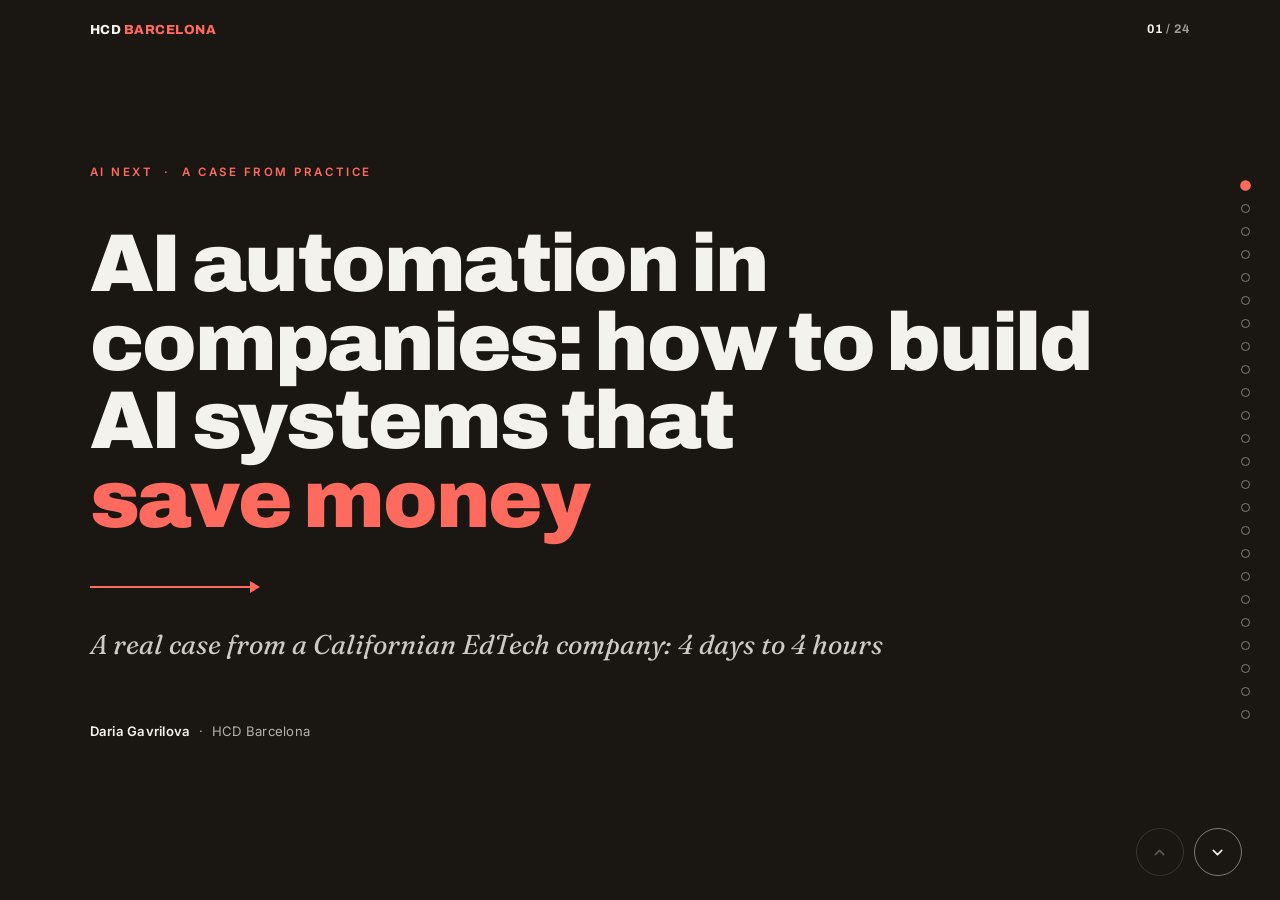
==== commit 27970197: "Keep 'save money' together on the cover title Co-Authored-By: Claude Sonnet 5.5 <noreply@anthropic.c" ====
--- a/index.html
+++ b/index.html
@@ -471,7 +471,7 @@
 <section class="slide cover" data-label="Cover" data-dark="true">
   <div class="wrap stack">
     <div class="reveal d1 eyebrow">AI NEXT &nbsp;&middot;&nbsp; A case from practice</div>
-    <h1 class="reveal d2" style="max-width:26ch">AI automation in companies: how to build AI systems that <span class="em">save money</span></h1>
+    <h1 class="reveal d2" style="max-width:26ch">AI automation in companies: how to build AI systems that <span class="em" style="white-space:nowrap">save money</span></h1>
     <div class="reveal d3" style="--vw:160px"><span class="vector"><span class="line"></span><span class="head"></span></span></div>
     <p class="reveal d3 tagsub" style="color:rgba(244,242,236,.82)">A real case from a Californian EdTech company: 4 days to 4 hours</p>
     <div class="reveal d4 prep"><p class="small" style="color:rgba(244,242,236,.7)"><b style="color:#F4F2EC">Daria Gavrilova</b> &nbsp;&middot;&nbsp; HCD Barcelona</p></div>
